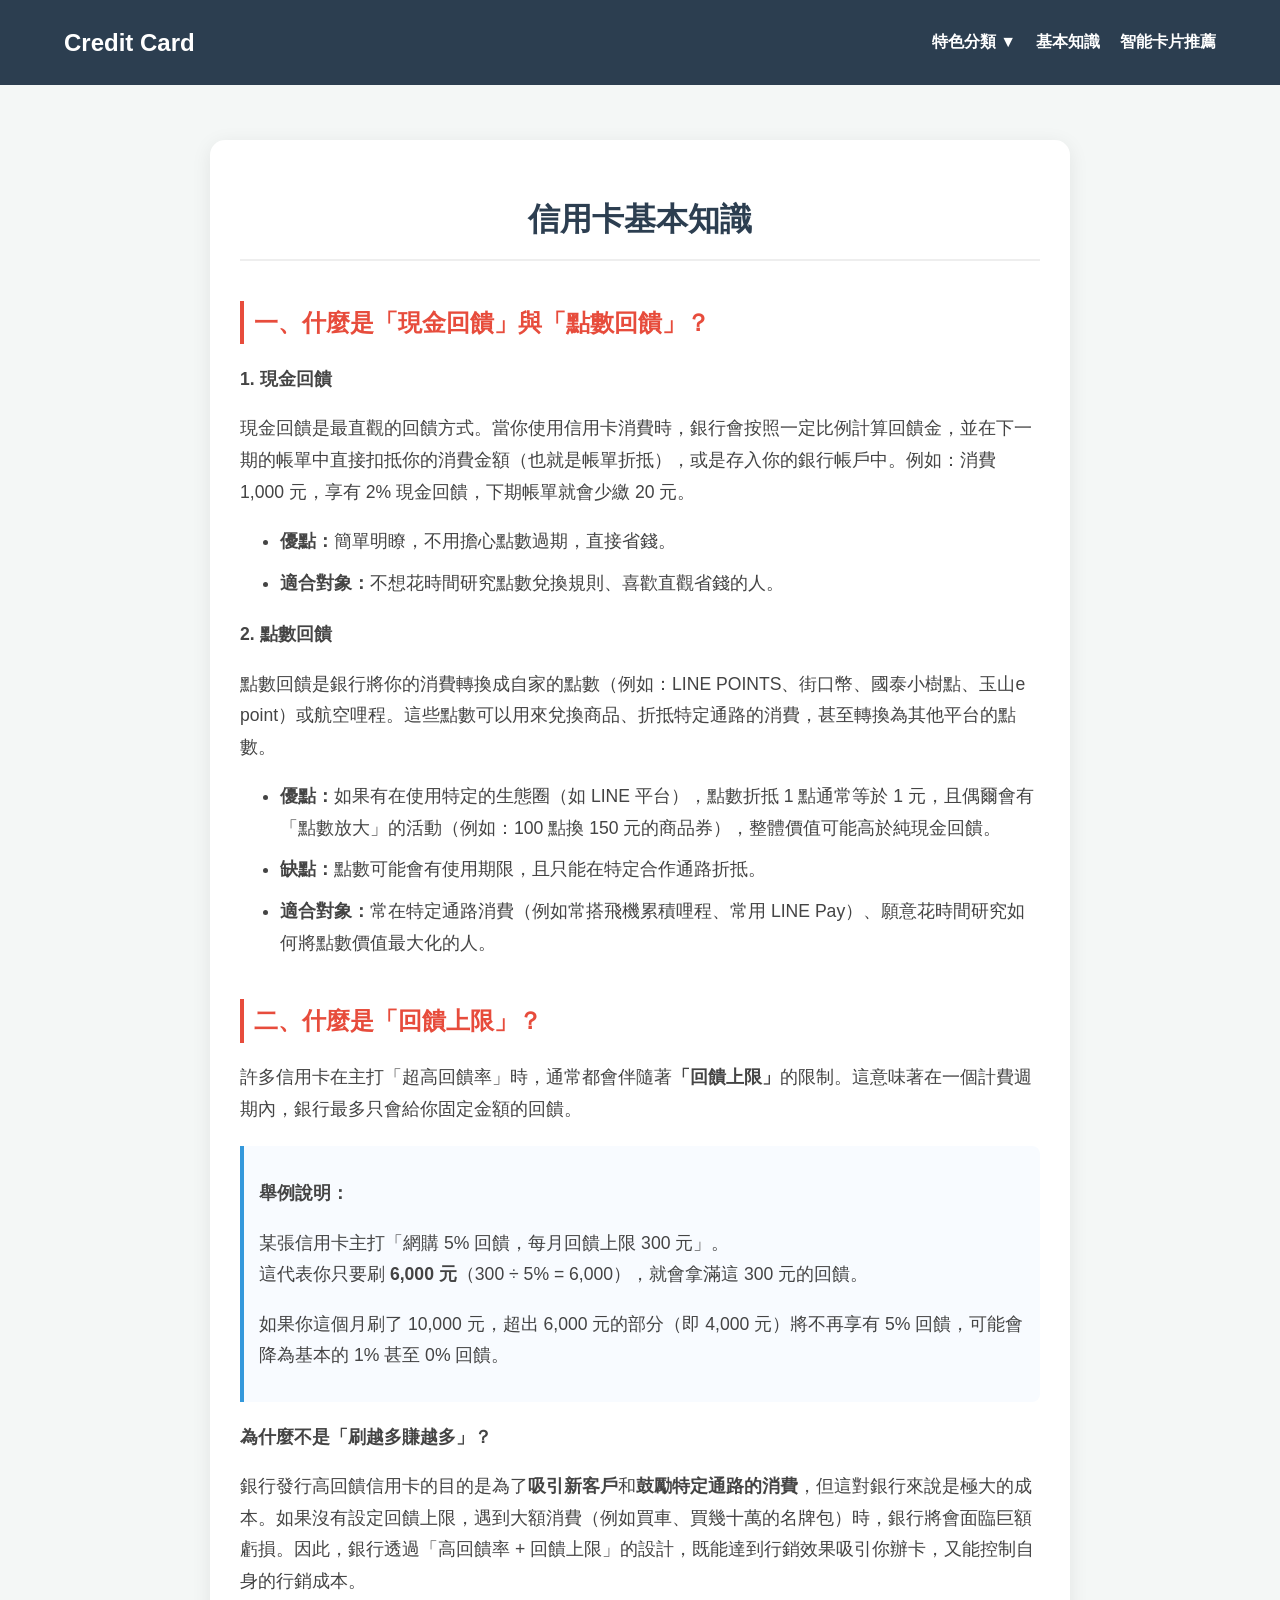
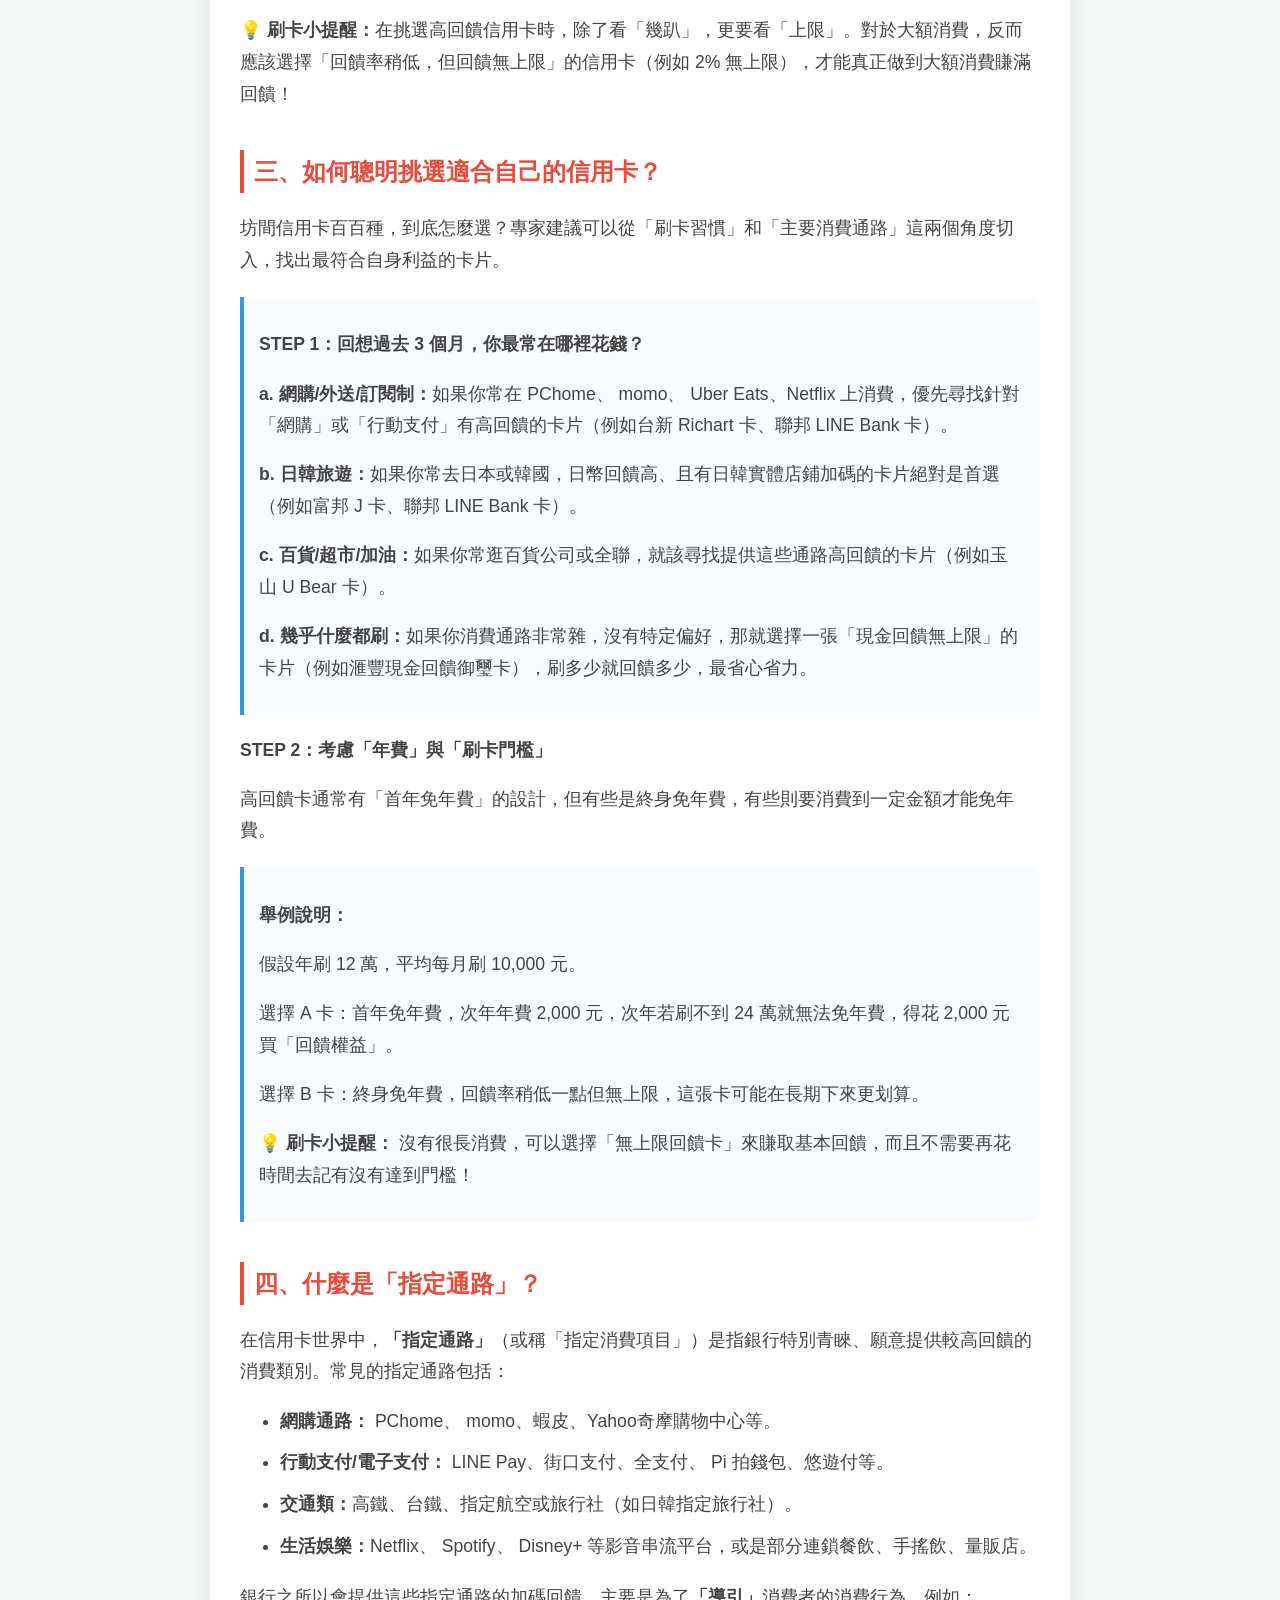
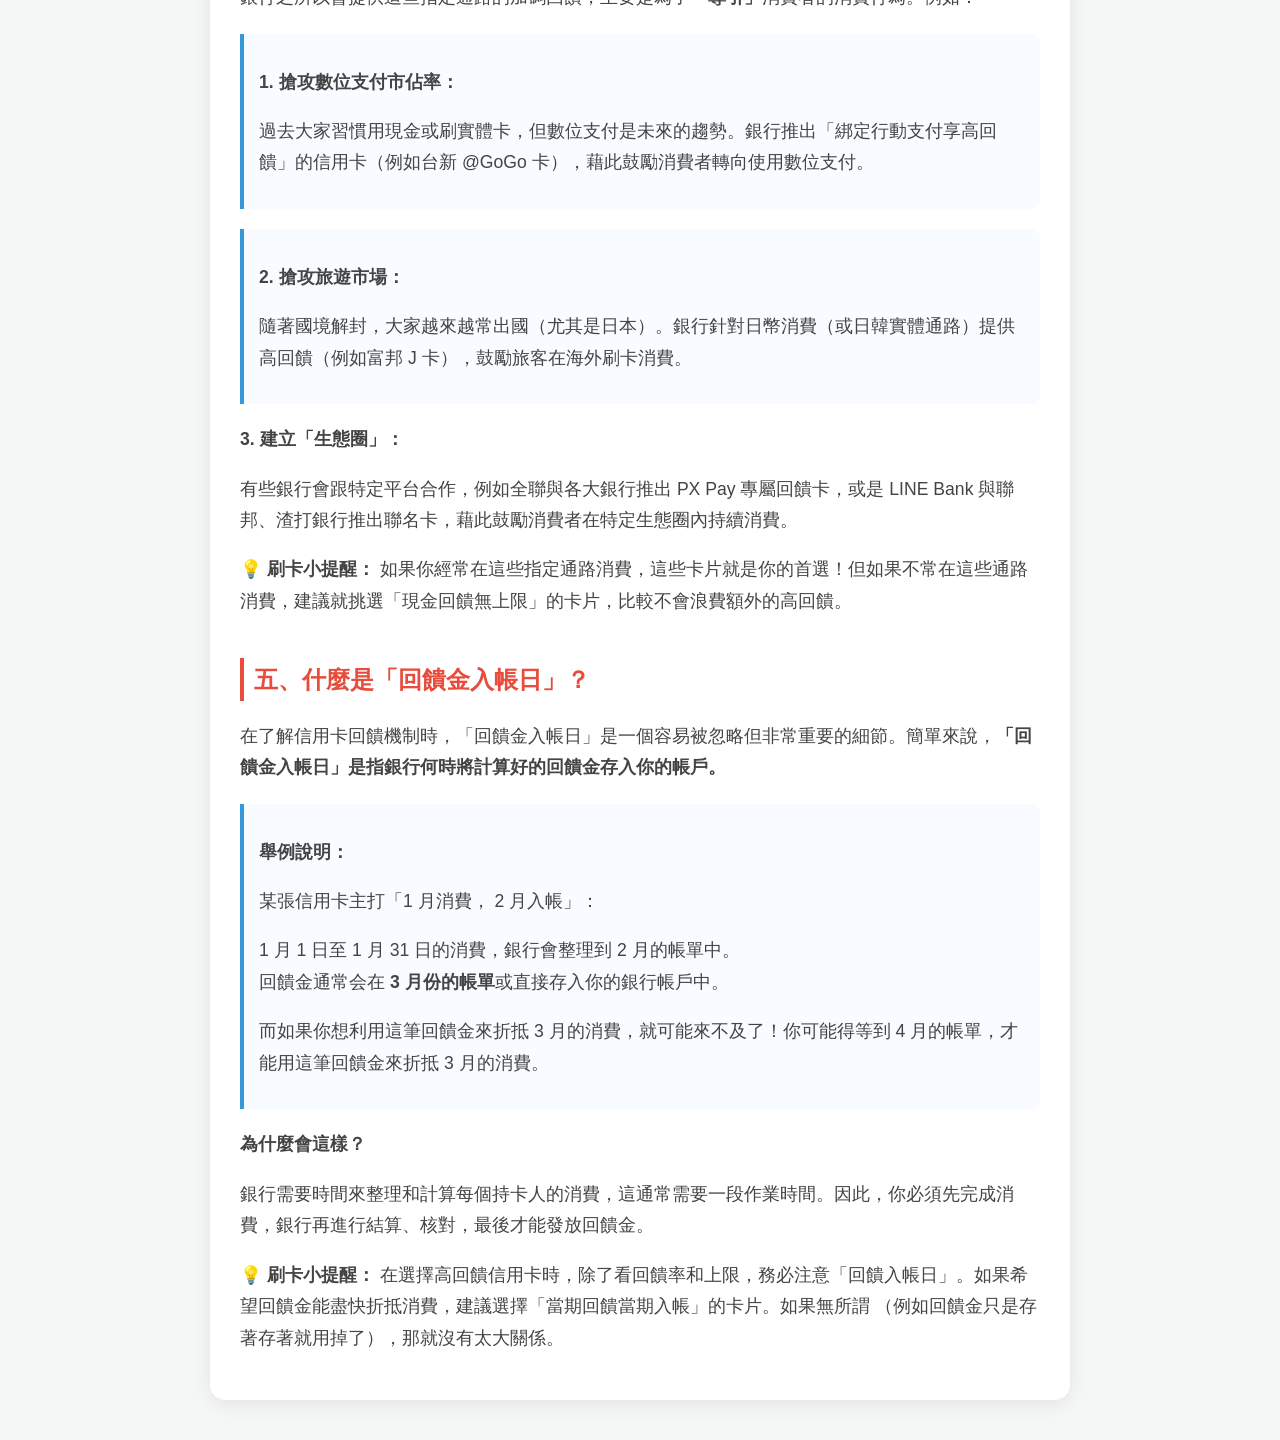
==== knowledge.html @ 9867fe4a "inall" ====
<!DOCTYPE html>
<html lang="zh-TW">

<head>
    <meta charset="UTF-8">
    <meta name="viewport" content="width=device-width, initial-scale=1.0">
    <title>信用卡基本知識 - 台灣熱門信用卡推薦指南</title>
    <link rel="stylesheet" href="style.css">
    <style>
        .knowledge-container {
            max-width: 800px;
            margin: 40px auto;
            padding: 30px;
            background: #ffffff;
            border-radius: 15px;
            box-shadow: 0 4px 20px rgba(0, 0, 0, 0.08);
            line-height: 1.8;
        }

        .knowledge-container h1 {
            text-align: center;
            color: var(--primary-color);
            margin-bottom: 30px;
            border-bottom: 2px solid #eee;
            padding-bottom: 10px;
        }

        .knowledge-container h2 {
            color: var(--accent-color);
            margin-top: 40px;
            border-left: 4px solid var(--accent-color);
            padding-left: 10px;
        }

        .knowledge-container p {
            margin-bottom: 15px;
            color: #444;
            font-size: 1.1rem;
        }

        .knowledge-container ul {
            margin-bottom: 20px;
            color: #444;
            font-size: 1.1rem;
        }

        .knowledge-container li {
            margin-bottom: 10px;
        }

        .highlight-box {
            background-color: #f8fbff;
            border-left: 4px solid #3498db;
            padding: 15px;
            margin: 20px 0;
            border-radius: 0 8px 8px 0;
        }
    </style>
</head>

<body>

    <header>
        <nav class="navbar">
            <a href="index.html" class="logo" style="text-decoration: none;">Credit Card</a>
            <ul class="nav-links">
                <li class="dropdown">
                    <a href="index.html" class="dropbtn">特色分類 ▼</a>
                    <div class="dropdown-content">
                        <a href="index.html#domestic">國內消費</a>
                        <a href="index.html#overseas">出國旅遊(旅日首選)</a>
                        <a href="index.html#online">網購/行動支付</a>
                        <a href="index.html#lifestyle">生活風格/分期</a>
                    </div>
                </li>
                <li><a href="knowledge.html">基本知識</a></li>
                <li><a href="suggest.html">智能卡片推薦</a></li>
            </ul>
        </nav>
    </header>

    <main class="container">
        <div class="knowledge-container">
            <h1> 信用卡基本知識</h1>

            <h2>一、什麼是「現金回饋」與「點數回饋」？</h2>

            <p><strong>1. 現金回饋 </strong></p>
            <p>現金回饋是最直觀的回饋方式。當你使用信用卡消費時，銀行會按照一定比例計算回饋金，並在下一期的帳單中直接扣抵你的消費金額（也就是帳單折抵），或是存入你的銀行帳戶中。例如：消費 1,000 元，享有 2%
                現金回饋，下期帳單就會少繳 20 元。</p>
            <ul>
                <li><strong>優點：</strong>簡單明瞭，不用擔心點數過期，直接省錢。</li>
                <li><strong>適合對象：</strong>不想花時間研究點數兌換規則、喜歡直觀省錢的人。</li>
            </ul>

            <p><strong>2. 點數回饋 </strong></p>
            <p>點數回饋是銀行將你的消費轉換成自家的點數（例如：LINE POINTS、街口幣、國泰小樹點、玉山e point）或航空哩程。這些點數可以用來兌換商品、折抵特定通路的消費，甚至轉換為其他平台的點數。</p>
            <ul>
                <li><strong>優點：</strong>如果有在使用特定的生態圈（如 LINE 平台），點數折抵 1 點通常等於 1 元，且偶爾會有「點數放大」的活動（例如：100 點換 150
                    元的商品券），整體價值可能高於純現金回饋。</li>
                <li><strong>缺點：</strong>點數可能會有使用期限，且只能在特定合作通路折抵。</li>
                <li><strong>適合對象：</strong>常在特定通路消費（例如常搭飛機累積哩程、常用 LINE Pay）、願意花時間研究如何將點數價值最大化的人。</li>
            </ul>

            <h2>二、什麼是「回饋上限」？</h2>

            <p>許多信用卡在主打「超高回饋率」時，通常都會伴隨著<strong>「回饋上限」</strong>的限制。這意味著在一個計費週期內，銀行最多只會給你固定金額的回饋。</p>

            <div class="highlight-box">
                <p><strong>舉例說明：</strong></p>
                <p>某張信用卡主打「網購 5% 回饋，每月回饋上限 300 元」。<br>
                    這代表你只要刷 <strong>6,000 元</strong>（300 ÷ 5% = 6,000），就會拿滿這 300 元的回饋。</p>
                <p>如果你這個月刷了 10,000 元，超出 6,000 元的部分（即 4,000 元）將不再享有 5% 回饋，可能會降為基本的 1% 甚至 0% 回饋。</p>
            </div>

            <p><strong>為什麼不是「刷越多賺越多」？</strong></p>
            <p>銀行發行高回饋信用卡的目的是為了<strong>吸引新客戶</strong>和<strong>鼓勵特定通路的消費</strong>，但這對銀行來說是極大的成本。如果沒有設定回饋上限，遇到大額消費（例如買車、買幾十萬的名牌包）時，銀行將會面臨巨額虧損。因此，銀行透過「高回饋率
                + 回饋上限」的設計，既能達到行銷效果吸引你辦卡，又能控制自身的行銷成本。</p>
            <p><strong>💡 刷卡小提醒：</strong>在挑選高回饋信用卡時，除了看「幾趴」，更要看「上限」。對於大額消費，反而應該選擇「回饋率稍低，但回饋無上限」的信用卡（例如 2%
                無上限），才能真正做到大額消費賺滿回饋！</p>

            <h2>三、如何聰明挑選適合自己的信用卡？</h2>

            <p>坊間信用卡百百種，到底怎麼選？專家建議可以從「刷卡習慣」和「主要消費通路」這兩個角度切入，找出最符合自身利益的卡片。</p>

            <div class="highlight-box">
                <p><strong>STEP 1：回想過去 3 個月，你最常在哪裡花錢？</strong></p>
                <p><strong>a. 網購/外送/訂閱制：</strong>如果你常在 PChome、 momo、 Uber Eats、Netflix 上消費，優先尋找針對「網購」或「行動支付」有高回饋的卡片（例如台新
                    Richart
                    卡、聯邦 LINE Bank 卡）。</p>
                <p><strong>b. 日韓旅遊：</strong>如果你常去日本或韓國，日幣回饋高、且有日韓實體店鋪加碼的卡片絕對是首選（例如富邦 J 卡、聯邦 LINE Bank
                    卡）。</p>
                <p><strong>c. 百貨/超市/加油：</strong>如果你常逛百貨公司或全聯，就該尋找提供這些通路高回饋的卡片（例如玉山 U Bear 卡）。</p>
                <p><strong>d. 幾乎什麼都刷：</strong>如果你消費通路非常雜，沒有特定偏好，那就選擇一張「現金回饋無上限」的卡片（例如滙豐現金回饋御璽卡），刷多少就回饋多少，最省心省力。</p>
            </div>

            <p><strong>STEP 2：考慮「年費」與「刷卡門檻」</strong></p>
            <p>高回饋卡通常有「首年免年費」的設計，但有些是終身免年費，有些則要消費到一定金額才能免年費。</p>

            <div class="highlight-box">
                <p><strong>舉例說明：</strong></p>
                <p>假設年刷 12 萬，平均每月刷 10,000 元。</p>
                <p>選擇 A 卡：首年免年費，次年年費 2,000 元，次年若刷不到 24 萬就無法免年費，得花 2,000 元買「回饋權益」。</p>
                <p>選擇 B 卡：終身免年費，回饋率稍低一點但無上限，這張卡可能在長期下來更划算。</p>
                <p><strong>💡 刷卡小提醒：</strong> 沒有很長消費，可以選擇「無上限回饋卡」來賺取基本回饋，而且不需要再花時間去記有沒有達到門檻！</p>
            </div>

            <h2>四、什麼是「指定通路」？</h2>

            <p>在信用卡世界中，<strong>「指定通路」</strong>（或稱「指定消費項目」）是指銀行特別青睞、願意提供較高回饋的消費類別。常見的指定通路包括：</p>

            <ul>
                <li><strong>網購通路：</strong> PChome、 momo、蝦皮、Yahoo奇摩購物中心等。</li>
                <li><strong>行動支付/電子支付：</strong> LINE Pay、街口支付、全支付、 Pi 拍錢包、悠遊付等。</li>
                <li><strong>交通類：</strong>高鐵、台鐵、指定航空或旅行社（如日韓指定旅行社）。</li>
                <li><strong>生活娛樂：</strong>Netflix、 Spotify、 Disney+ 等影音串流平台，或是部分連鎖餐飲、手搖飲、量販店。</li>
            </ul>

            <p>銀行之所以會提供這些指定通路的加碼回饋，主要是為了<strong>「導引」</strong>消費者的消費行為。例如：</p>

            <div class="highlight-box">
                <p><strong>1. 搶攻數位支付市佔率：</strong></p>
                <p>過去大家習慣用現金或刷實體卡，但數位支付是未來的趨勢。銀行推出「綁定行動支付享高回饋」的信用卡（例如台新 @GoGo 卡），藉此鼓勵消費者轉向使用數位支付。</p>
            </div>

            <div class="highlight-box">
                <p><strong>2. 搶攻旅遊市場：</strong></p>
                <p>隨著國境解封，大家越來越常出國（尤其是日本）。銀行針對日幣消費（或日韓實體通路）提供高回饋（例如富邦 J 卡），鼓勵旅客在海外刷卡消費。</p>
            </div>

            <p><strong>3. 建立「生態圈」：</strong></p>
            <p>有些銀行會跟特定平台合作，例如全聯與各大銀行推出 PX Pay 專屬回饋卡，或是 LINE Bank 與聯邦、渣打銀行推出聯名卡，藉此鼓勵消費者在特定生態圈內持續消費。</p>
            <p><strong>💡 刷卡小提醒：</strong> 如果你經常在這些指定通路消費，這些卡片就是你的首選！但如果不常在這些通路消費，建議就挑選「現金回饋無上限」的卡片，比較不會浪費額外的高回饋。</p>

            <h2>五、什麼是「回饋金入帳日」？</h2>

            <p>在了解信用卡回饋機制時，「回饋金入帳日」是一個容易被忽略但非常重要的細節。簡單來說，<strong>「回饋金入帳日」是指銀行何時將計算好的回饋金存入你的帳戶。</strong></p>

            <div class="highlight-box">
                <p><strong>舉例說明：</strong></p>
                <p>某張信用卡主打「1 月消費， 2 月入帳」：</p>
                <p>1 月 1 日至 1 月 31 日的消費，銀行會整理到 2 月的帳單中。<br>回饋金通常会在 <strong>3 月份的帳單</strong>或直接存入你的銀行帳戶中。</p>
                <p>而如果你想利用這筆回饋金來折抵 3 月的消費，就可能來不及了！你可能得等到 4 月的帳單，才能用這筆回饋金來折抵 3 月的消費。</p>
            </div>

            <p><strong>為什麼會這樣？</strong></p>
            <p>銀行需要時間來整理和計算每個持卡人的消費，這通常需要一段作業時間。因此，你必須先完成消費，銀行再進行結算、核對，最後才能發放回饋金。</p>

            <p><strong>💡 刷卡小提醒：</strong> 在選擇高回饋信用卡時，除了看回饋率和上限，務必注意「回饋入帳日」。如果希望回饋金能盡快折抵消費，建議選擇「當期回饋當期入帳」的卡片。如果無所謂
                （例如回饋金只是存著存著就用掉了），那就沒有太大關係。</p>

        </div>
    </main>

</body>

</html>
---- style.css ----
:root {
    --primary-color: #2c3e50;
    --accent-color: #e74c3c;
    --bg-light: #f4f7f6;
    --white: #ffffff;
}

html {
    scroll-behavior: smooth;
    scroll-padding-top: 100px;
    /* 預留給固定導覽列的空間 */
}

body {
    font-family: 'PingFang TC', 'Microsoft JhengHei', sans-serif;
    margin: 0;
    background-color: var(--bg-light);
    color: var(--primary-color);
}

/* 導覽列 */
.navbar {
    position: fixed;
    top: 0;
    left: 0;
    width: 100%;
    display: flex;
    justify-content: space-between;
    align-items: center;
    background: var(--primary-color);
    padding: 1rem 5%;
    z-index: 1000;
    box-sizing: border-box;
}

body {
    padding-top: 100px;
}

.logo {
    color: var(--white);
    font-size: 1.5rem;
    font-weight: bold;
}

.nav-links {
    display: flex;
    list-style: none;
}

.nav-links li {
    margin-left: 20px;
}

.nav-links a {
    color: white;
    text-decoration: none;
    font-weight: bold;
}

/* 下拉選單 */
.dropdown {
    position: relative;
}

.dropdown-content {
    display: none;
    position: absolute;
    background: var(--white);
    min-width: 160px;
    box-shadow: 0 8px 16px rgba(0, 0, 0, 0.2);
    top: 100%;
}

.dropdown-content a {
    color: black;
    padding: 12px 16px;
    display: block;
}

.dropdown:hover .dropdown-content {
    display: block;
}

/* 1. 確保大容器橫向排列 */
.card-grid {
    display: flex;
    justify-content: center;
    gap: 15px;
    padding: 20px;
    background-color: transparent;
}

/* 2. 製作白色的卡片方框 */
.card-item {
    background-color: #ffffff;
    border-radius: 12px;
    box-shadow: 0 4px 12px rgba(0, 0, 0, 0.08);
    padding: 20px;
    width: 220px;
    display: flex;
    flex-direction: column;
    align-items: center;
    text-align: center;
    transition: transform 0.2s;
}

.card-item:hover {
    transform: translateY(-5px);
}

/* 3. 圖片佔位符樣式 */
.card-img-placeholder {
    width: 100%;
    height: 120px;
    background-color: transparent !important;
    display: flex;
    align-items: center;
    justify-content: center;
    overflow: hidden;
    margin-bottom: 10px;
}

/* 4. 文字與回饋樣式 */
.card-name {
    font-size: 1.1rem;
    font-weight: bold;
    margin-bottom: 8px;
    color: #333;
}

.advantages {
    font-size: 0.85rem;
    color: #666;
    margin-bottom: 12px;
    min-height: 40px;
}

.reward-text {
    color: #ff0000;
    font-weight: bold;
    font-size: 1rem;
    margin-bottom: 15px;
}

/* 卡片圖示 */
.card-img-placeholder {
    width: 100%;
    height: 120px;
    background-color: transparent;
    display: flex;
    align-items: center;
    justify-content: center;
    overflow: hidden;
    margin-bottom: 15px;
}

.card-img-placeholder img {
    max-width: 100%;
    max-height: 100%;
    object-fit: contain;
    border-radius: 8px;
}



/* 修改單個卡片：去掉邊框，增加懸停效果 */
.card-item {
    flex: 1;
    background: transparent;
    text-align: center;
    padding: 15px;
    border-radius: 12px;
    transition: all 0.3s ease;
    display: flex;
    flex-direction: column;
    align-items: center;
}

/* 懸停時稍微放大並變色 */
.card-item:hover {
    background-color: #f8fbff;
    transform: translateY(-5px);
}

*/ .card-img-placeholder img {
    max-width: 100%;
    max-height: 100%;
    object-fit: contain;
    filter: drop-shadow(0 5px 10px rgba(0, 0, 0, 0.1));
}

/* 文字層次優化 */
.card-name {
    font-size: 1.05rem;
    color: #333;
    font-weight: 600;
    margin-bottom: 8px;
    height: 2.4em;
    display: flex;
    align-items: center;
    justify-content: center;
}

.advantages {
    font-size: 0.85rem;
    color: #777;
    margin-bottom: 12px;
    min-height: 45px;
    line-height: 1.4;
}

.reward-text {
    color: #e74c3c;
    font-weight: bold;
    font-size: 1.1rem;
    margin-bottom: 15px;
}

/* 按鈕美化 */
.detail-btn {
    background-color: #ffffff;
    border: 1.5px solid #eee;
    color: #555;
    border-radius: 50px;
    /* 膠囊型按鈕 */
    padding: 6px 18px;
    font-size: 0.85rem;
    font-weight: 500;
    cursor: pointer;
    transition: all 0.2s;
}

.detail-btn:hover {
    background-color: var(--primary-color);
    color: white;
    border-color: var(--primary-color);
}

/* 5. 按鈕樣式 */
.detail-btn {
    background-color: #f5f5f5;
    border: 1px solid #ddd;
    border-radius: 4px;
    padding: 5px 15px;
    cursor: pointer;
    font-size: 0.85rem;
}

.detail-btn:hover {
    background-color: #e0e0e0;
}

/* 這是唯一的大白框 */
.main-container {
    background: #ffffff;
    border-radius: 15px;
    box-shadow: 0 4px 20px rgba(0, 0, 0, 0.08);
    max-width: 1200px;
    margin: 40px auto;
    padding: 30px;
}

/* 分類區塊樣式 */
.category-block {
    margin-bottom: 40px;
}

.category-title {
    font-size: 1.25rem;
    margin-bottom: 20px;
    padding-left: 10px;
    border-left: 5px solid #2c3e50;
}

/* 內部的卡片行：去掉原本的陰影與背景 */
.unified-card-row {
    display: flex;
    justify-content: space-between;
    background: transparent;
    padding: 10px 0;
}

/* 每一格卡片 */
.item-segment {
    flex: 1;
    text-align: center;
    padding: 15px;
    transition: background 0.3s;
    border-radius: 10px;
}

/* 滑鼠移上去時，在大框框內稍微變色提示 */
.item-segment:hover {
    background-color: #f9f9f9;
}

/* 分隔線 */
.section-divider {
    border: 0;
    border-top: 1px solid #eee;
    margin: 20px 0 40px 0;
}

/* 彈窗背景 */
.modal {
    display: none;
    position: fixed;
    z-index: 2000;
    left: 0;
    top: 0;
    width: 100%;
    height: 100%;
    background-color: rgba(0, 0, 0, 0.6);

}

/* 彈窗白框 */
.modal-content {
    background-color: #fff;
    margin: 10% auto;
    padding: 30px;
    border-radius: 15px;
    width: 50%;
    max-width: 500px;
    position: relative;
    box-shadow: 0 5px 20px rgba(0, 0, 0, 0.3);
    animation: slideDown 0.3s ease-out;
}

/* 關閉按鈕 */
.close-btn {
    position: absolute;
    right: 20px;
    top: 15px;
    font-size: 28px;
    font-weight: bold;
    cursor: pointer;
    color: #aaa;
}

.close-btn:hover {
    color: #000;
}

/* 彈窗內的詳細內容樣式 */
.modal-detail-title {
    color: #2c3e50;
    margin-bottom: 15px;
}

.modal-detail-item {
    margin-bottom: 10px;
    line-height: 1.6;
}

/* 外層唯一的大框框 */
.unified-card-container {
    background: #ffffff;
    border-radius: 12px;
    box-shadow: 0 4px 15px rgba(0, 0, 0, 0.1);
    display: flex;
    padding: 20px;
    align-items: stretch;
}

/* 每一格的樣式 (不再有獨立背景) */
.item-segment {
    flex: 1;
    text-align: center;
    padding: 10px;
}

/* 內部的文字與圖片佔位符樣式維持 */
.card-img-placeholder {
    background-color: #dddddd;
    height: 100px;
    border-radius: 8px;
    display: flex;
    align-items: center;
    justify-content: center;
    font-size: 0.8rem;
    color: #666;
    margin-bottom: 15px;
}

.card-name {
    font-size: 1rem;
    margin: 5px 0;
}

.bank-name {
    font-size: 0.85rem;
    color: #777;
}

.reward-text {
    color: #ff0000;
    font-weight: bold;
    margin: 10px 0;
}

.detail-btn {
    background: #f5f5f5;
    border: 1px solid #ddd;
    border-radius: 4px;
    padding: 4px 10px;
    cursor: pointer;
    font-size: 0.8rem;
}

/* 讓所有 section 內的 h2 標題置中 */
.card-section h2 {
    text-align: center;
    margin-top: 40px;
    margin-bottom: 25px;
    font-size: 1.8rem;
    color: var(--primary-color);
}

.category-header h2 {
    text-align: center;
}

/* 輪播圖樣式 */
.carousel-container {
    position: relative;
    max-width: 1200px;
    margin: 0 auto 40px auto;
    overflow: hidden;
    border-radius: 15px;
    box-shadow: 0 5px 20px rgba(0, 0, 0, 0.1);
}

.carousel-slide {
    display: flex;
    transition: transform 0.5s ease-in-out;
    width: 100%;
}

.carousel-item {
    min-width: 100%;
    box-sizing: border-box;
}

.carousel-item img {
    width: 100%;
    display: block;
    object-fit: cover;
    max-height: 500px;
}

.carousel-btn {
    position: absolute;
    top: 50%;
    transform: translateY(-50%);
    background-color: rgba(0, 0, 0, 0.4);
    color: white;
    border: none;
    cursor: pointer;
    padding: 12px 18px;
    font-size: 24px;
    border-radius: 50%;
    z-index: 10;
    transition: background-color 0.3s;
}

.carousel-btn:hover {
    background-color: rgba(0, 0, 0, 0.8);
}

.carousel-btn.prev {
    left: 15px;
}

.carousel-btn.next {
    right: 15px;
}

.carousel-indicators {
    position: absolute;
    bottom: 20px;
    left: 50%;
    transform: translateX(-50%);
    display: flex;
    gap: 12px;
}

.dot {
    width: 12px;
    height: 12px;
    background-color: rgba(255, 255, 255, 0.5);
    border-radius: 50%;
    cursor: pointer;
    transition: background-color 0.3s;
}

.dot.active,
.dot:hover {
    background-color: white;
}

/* 智能推薦頁面樣式 */
.owned-cards-grid {
    display: grid;
    grid-template-columns: repeat(auto-fill, minmax(200px, 1fr));
    gap: 15px;
    margin-top: 15px;
}

.card-checkbox-label {
    display: flex;
    align-items: center;
    background: #f9f9f9;
    padding: 10px 15px;
    border-radius: 8px;
    cursor: pointer;
    border: 1px solid #eee;
    transition: all 0.2s;
    font-size: 0.95rem;
}

.card-checkbox-label:hover {
    background: #f0f4f8;
    border-color: var(--primary-color);
}

.card-checkbox-label input {
    margin-right: 10px;
    cursor: pointer;
}

.scenario-select {
    width: 100%;
    padding: 12px;
    border-radius: 8px;
    border: 1px solid #ccc;
    font-size: 1rem;
    margin-top: 10px;
}

.suggest-btn {
    background-color: var(--primary-color);
    color: white;
    border: none;
    transition: background-color 0.3s;
}

.suggest-btn:hover {
    background-color: #1a252f;
    color: white;
}

.recommended-card-box {
    background: #fdfbf7;
    border: 2px solid #f39c12;
    padding: 20px;
    border-radius: 12px;
    display: inline-block;
    margin-top: 10px;
}

/* 頁尾與更新時間樣式 */
footer {
    text-align: center;
    padding: 20px 0;
    background-color: var(--primary-color);
    color: var(--white);
    margin-top: 40px;
}

footer p {
    margin: 0 0 10px 0;
}

.update-time-container {
    font-size: 0.9rem;
    color: #bdc3c7;
    display: flex;
    justify-content: center;
    align-items: center;
    gap: 8px;
}

.update-icon {
    font-size: 1.1rem;
}
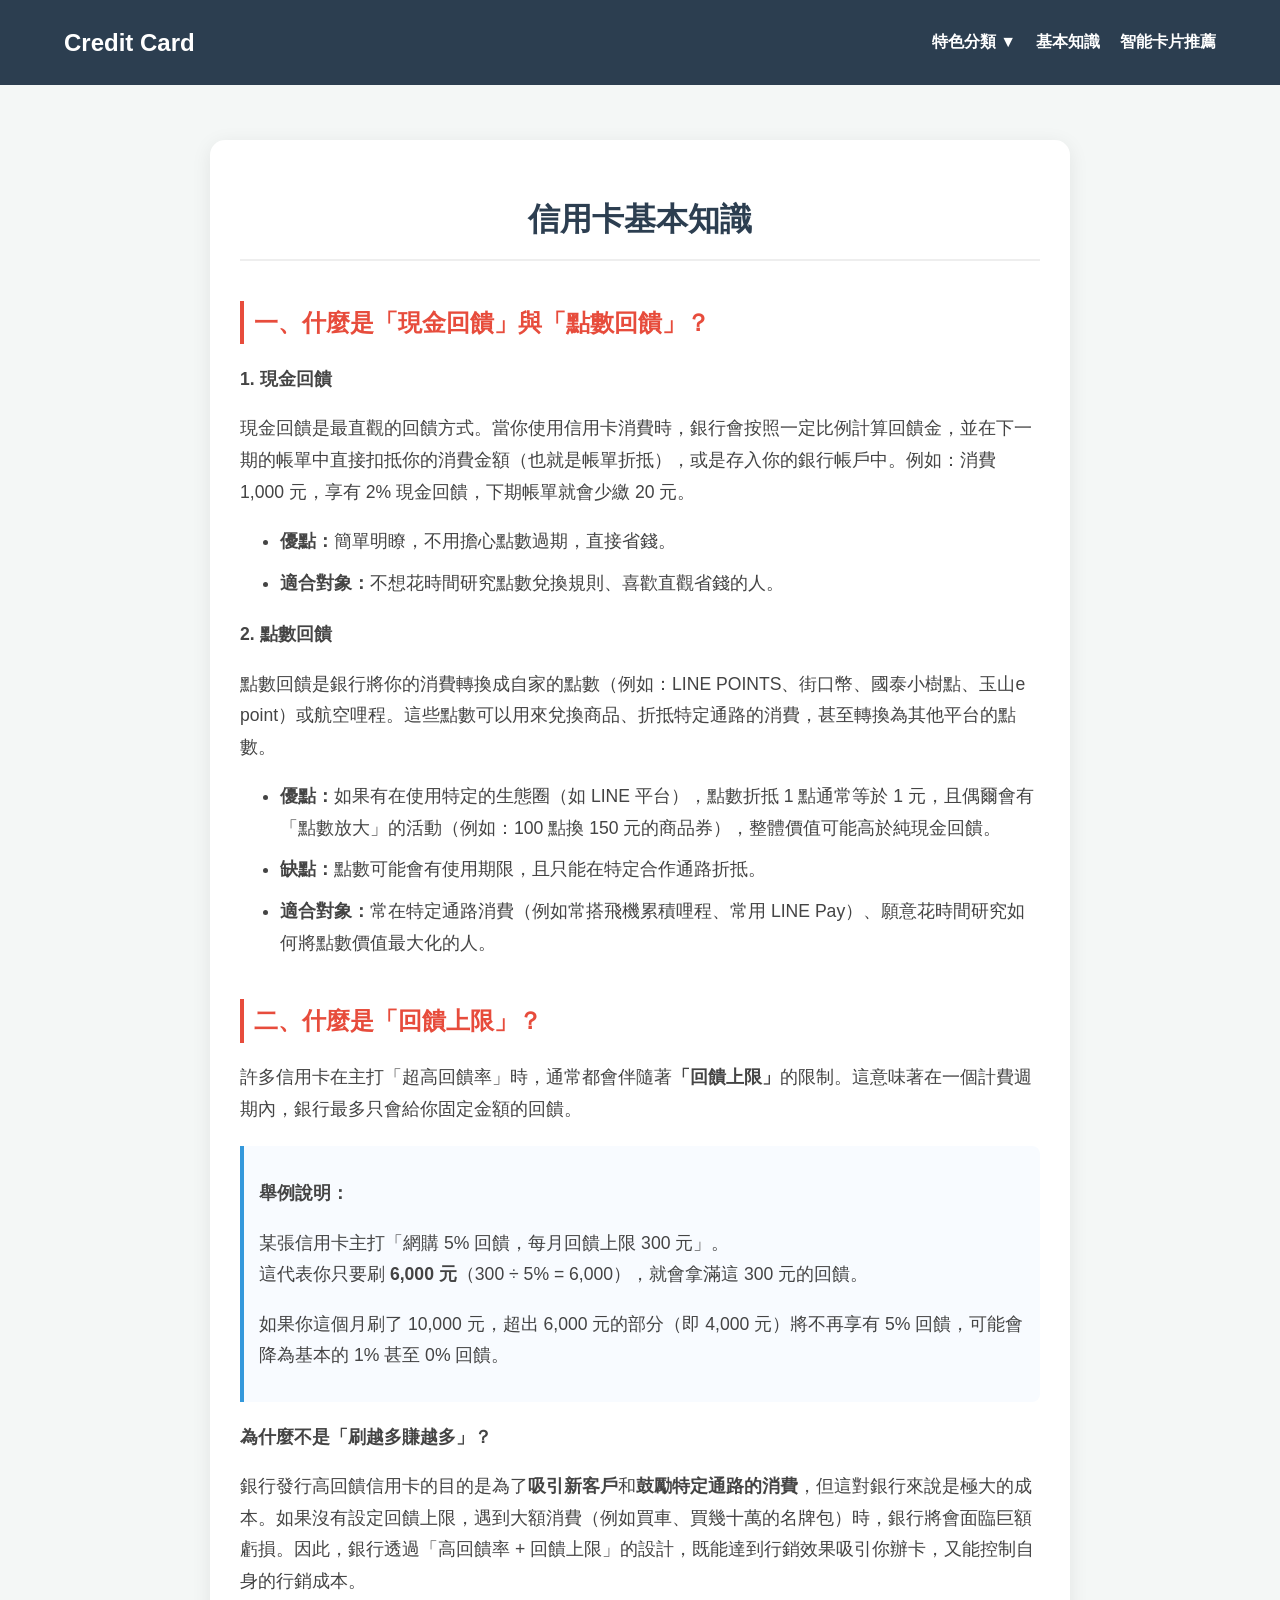
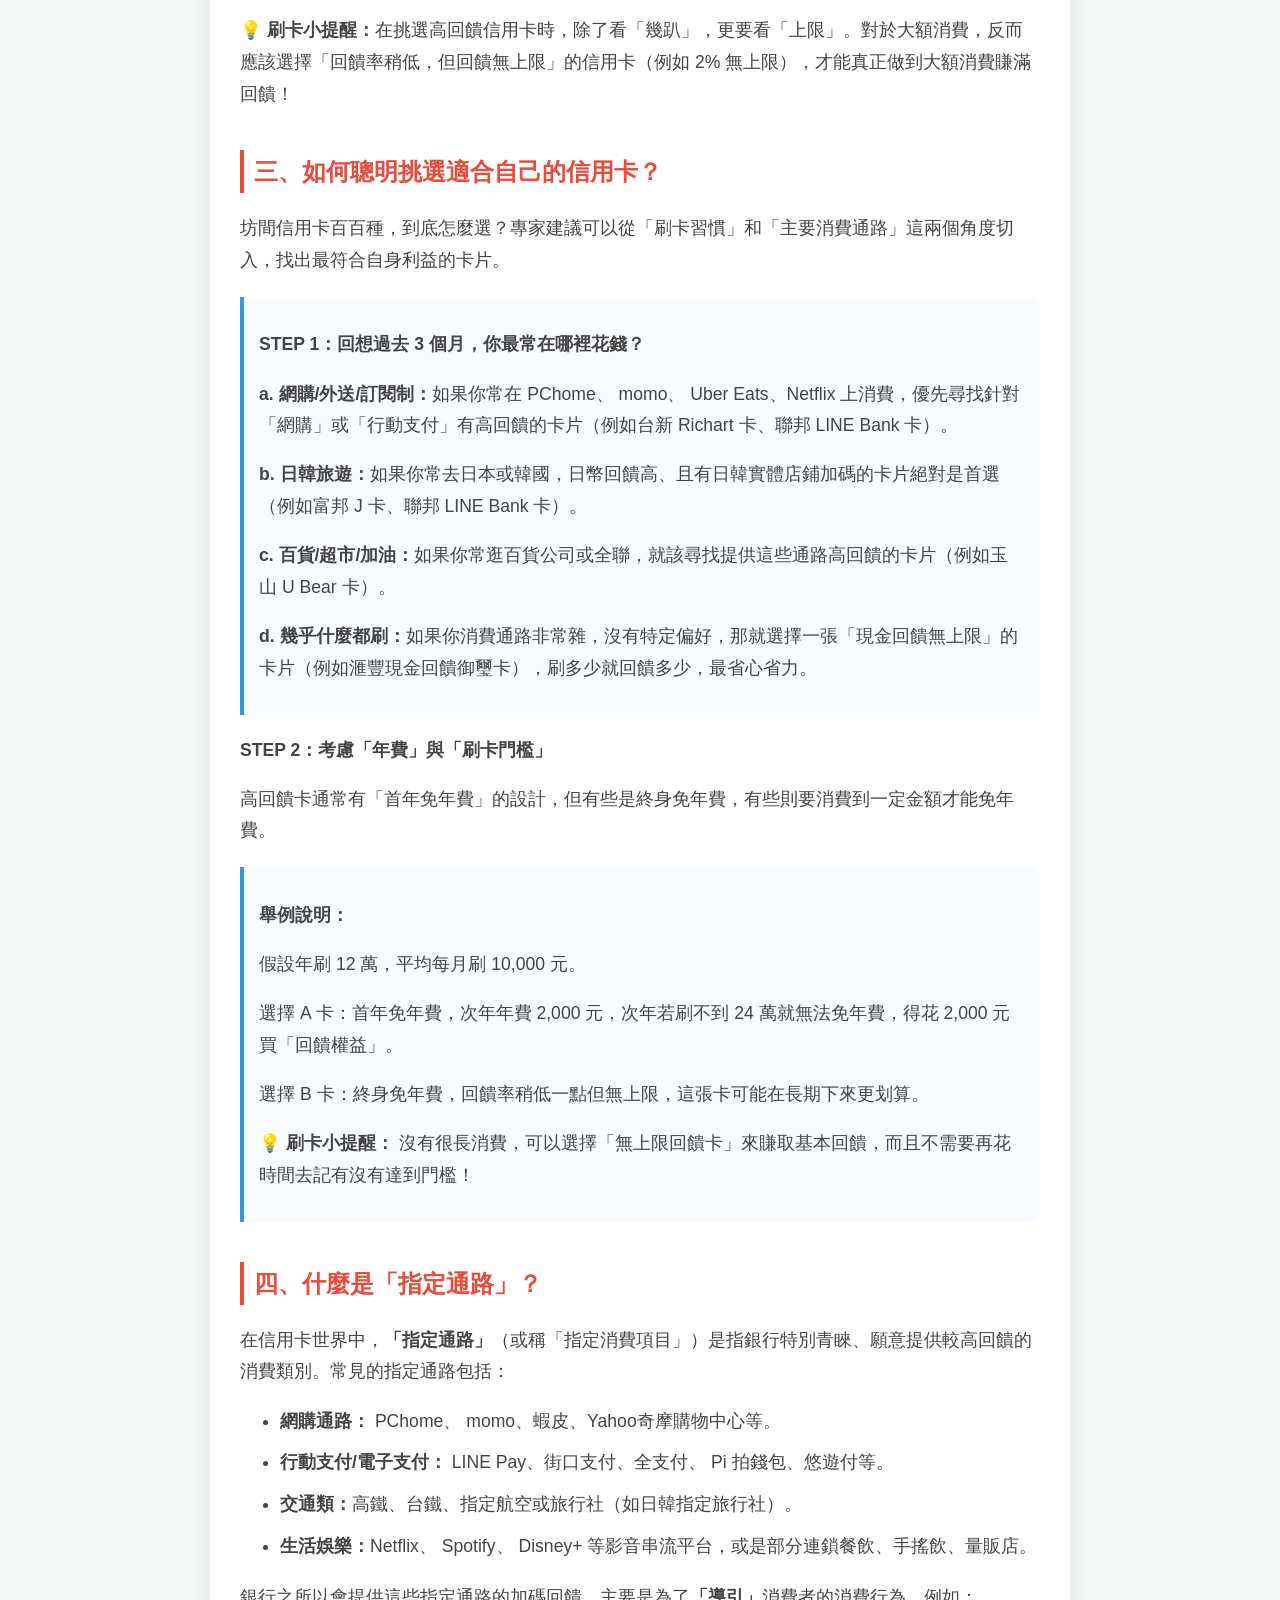
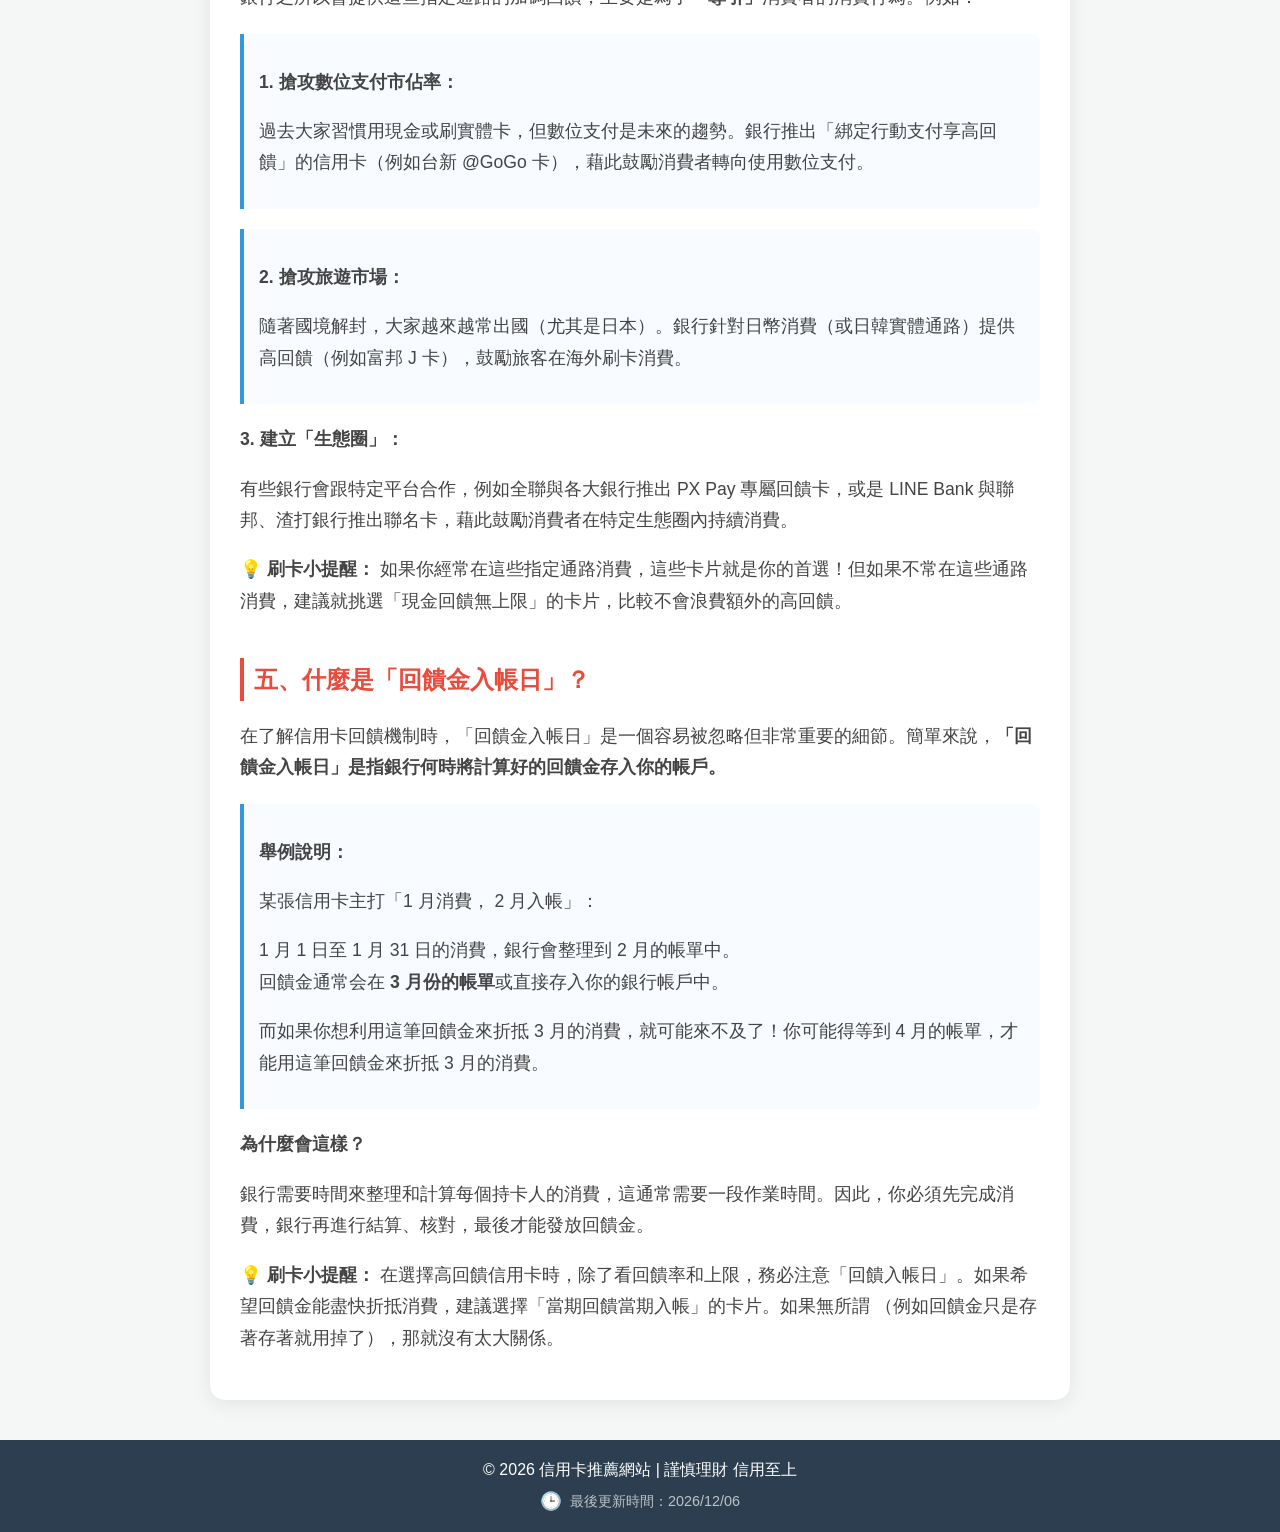
==== commit 0a4f7065: "v1.1.0：修正多項 bug、抽離卡片資料為 cards.json - 新增 cards.json，卡片資料與程式碼分離，方便維護 - 修正 CSS 語法錯誤與 6 個重複定義選擇器 - 修正國泰 " ====
--- a/knowledge.html
+++ b/knowledge.html
@@ -192,6 +192,16 @@
         </div>
     </main>
 
+    <footer>
+        <p>&copy; 2026 信用卡推薦網站 | 謹慎理財 信用至上</p>
+        <div class="update-time-container">
+            <span class="update-icon">🕒</span>
+            <span>最後更新時間：<span id="last-update-time"></span></span>
+        </div>
+    </footer>
+
+    <script src="script.js"></script>
+
 </body>
 
 </html>
--- a/style.css
+++ b/style.css
@@ -8,12 +8,12 @@
 html {
     scroll-behavior: smooth;
     scroll-padding-top: 100px;
-    /* 預留給固定導覽列的空間 */
 }
 
 body {
     font-family: 'PingFang TC', 'Microsoft JhengHei', sans-serif;
     margin: 0;
+    padding-top: 100px;
     background-color: var(--bg-light);
     color: var(--primary-color);
 }
@@ -31,10 +31,6 @@
     padding: 1rem 5%;
     z-index: 1000;
     box-sizing: border-box;
-}
-
-body {
-    padding-top: 100px;
 }
 
 .logo {
@@ -82,7 +78,7 @@
     display: block;
 }
 
-/* 1. 確保大容器橫向排列 */
+/* 卡片格線 */
 .card-grid {
     display: flex;
     justify-content: center;
@@ -91,80 +87,7 @@
     background-color: transparent;
 }
 
-/* 2. 製作白色的卡片方框 */
-.card-item {
-    background-color: #ffffff;
-    border-radius: 12px;
-    box-shadow: 0 4px 12px rgba(0, 0, 0, 0.08);
-    padding: 20px;
-    width: 220px;
-    display: flex;
-    flex-direction: column;
-    align-items: center;
-    text-align: center;
-    transition: transform 0.2s;
-}
-
-.card-item:hover {
-    transform: translateY(-5px);
-}
-
-/* 3. 圖片佔位符樣式 */
-.card-img-placeholder {
-    width: 100%;
-    height: 120px;
-    background-color: transparent !important;
-    display: flex;
-    align-items: center;
-    justify-content: center;
-    overflow: hidden;
-    margin-bottom: 10px;
-}
-
-/* 4. 文字與回饋樣式 */
-.card-name {
-    font-size: 1.1rem;
-    font-weight: bold;
-    margin-bottom: 8px;
-    color: #333;
-}
-
-.advantages {
-    font-size: 0.85rem;
-    color: #666;
-    margin-bottom: 12px;
-    min-height: 40px;
-}
-
-.reward-text {
-    color: #ff0000;
-    font-weight: bold;
-    font-size: 1rem;
-    margin-bottom: 15px;
-}
-
-/* 卡片圖示 */
-.card-img-placeholder {
-    width: 100%;
-    height: 120px;
-    background-color: transparent;
-    display: flex;
-    align-items: center;
-    justify-content: center;
-    overflow: hidden;
-    margin-bottom: 15px;
-}
-
-.card-img-placeholder img {
-    max-width: 100%;
-    max-height: 100%;
-    object-fit: contain;
-    border-radius: 8px;
-}
-
-
-
-/* 修改單個卡片：去掉邊框，增加懸停效果 */
+/* 單張卡片 */
 .card-item {
     flex: 1;
     background: transparent;
@@ -177,20 +100,32 @@
     align-items: center;
 }
 
-/* 懸停時稍微放大並變色 */
 .card-item:hover {
     background-color: #f8fbff;
     transform: translateY(-5px);
 }
 
-*/ .card-img-placeholder img {
+/* 圖片容器 */
+.card-img-placeholder {
+    width: 100%;
+    height: 120px;
+    background-color: transparent;
+    display: flex;
+    align-items: center;
+    justify-content: center;
+    overflow: hidden;
+    margin-bottom: 15px;
+}
+
+.card-img-placeholder img {
     max-width: 100%;
     max-height: 100%;
     object-fit: contain;
+    border-radius: 8px;
     filter: drop-shadow(0 5px 10px rgba(0, 0, 0, 0.1));
 }
 
-/* 文字層次優化 */
+/* 文字樣式 */
 .card-name {
     font-size: 1.05rem;
     color: #333;
@@ -211,19 +146,18 @@
 }
 
 .reward-text {
-    color: #e74c3c;
+    color: var(--accent-color);
     font-weight: bold;
     font-size: 1.1rem;
     margin-bottom: 15px;
 }
 
-/* 按鈕美化 */
+/* 按鈕 */
 .detail-btn {
-    background-color: #ffffff;
+    background-color: var(--white);
     border: 1.5px solid #eee;
     color: #555;
     border-radius: 50px;
-    /* 膠囊型按鈕 */
     padding: 6px 18px;
     font-size: 0.85rem;
     font-weight: 500;
@@ -237,72 +171,20 @@
     border-color: var(--primary-color);
 }
 
-/* 5. 按鈕樣式 */
-.detail-btn {
-    background-color: #f5f5f5;
-    border: 1px solid #ddd;
-    border-radius: 4px;
-    padding: 5px 15px;
-    cursor: pointer;
-    font-size: 0.85rem;
-}
-
-.detail-btn:hover {
-    background-color: #e0e0e0;
-}
-
-/* 這是唯一的大白框 */
-.main-container {
-    background: #ffffff;
-    border-radius: 15px;
-    box-shadow: 0 4px 20px rgba(0, 0, 0, 0.08);
-    max-width: 1200px;
-    margin: 40px auto;
-    padding: 30px;
-}
-
-/* 分類區塊樣式 */
-.category-block {
-    margin-bottom: 40px;
-}
-
-.category-title {
-    font-size: 1.25rem;
-    margin-bottom: 20px;
-    padding-left: 10px;
-    border-left: 5px solid #2c3e50;
-}
-
-/* 內部的卡片行：去掉原本的陰影與背景 */
-.unified-card-row {
-    display: flex;
-    justify-content: space-between;
-    background: transparent;
-    padding: 10px 0;
-}
-
-/* 每一格卡片 */
-.item-segment {
-    flex: 1;
+/* 分類標題 */
+.card-section h2 {
     text-align: center;
-    padding: 15px;
-    transition: background 0.3s;
-    border-radius: 10px;
-}
-
-/* 滑鼠移上去時，在大框框內稍微變色提示 */
-.item-segment:hover {
-    background-color: #f9f9f9;
-}
-
-/* 分隔線 */
-.section-divider {
-    border: 0;
-    border-top: 1px solid #eee;
-    margin: 20px 0 40px 0;
-}
-
-/* 彈窗背景 */
+    margin-top: 40px;
+    margin-bottom: 25px;
+    font-size: 1.8rem;
+    color: var(--primary-color);
+}
+
+.category-header h2 {
+    text-align: center;
+}
+
+/* 彈窗 */
 .modal {
     display: none;
     position: fixed;
@@ -312,10 +194,13 @@
     width: 100%;
     height: 100%;
     background-color: rgba(0, 0, 0, 0.6);
-
-}
-
-/* 彈窗白框 */
+}
+
+@keyframes slideDown {
+    from { opacity: 0; transform: translateY(-30px); }
+    to   { opacity: 1; transform: translateY(0); }
+}
+
 .modal-content {
     background-color: #fff;
     margin: 10% auto;
@@ -328,7 +213,6 @@
     animation: slideDown 0.3s ease-out;
 }
 
-/* 關閉按鈕 */
 .close-btn {
     position: absolute;
     right: 20px;
@@ -343,9 +227,8 @@
     color: #000;
 }
 
-/* 彈窗內的詳細內容樣式 */
 .modal-detail-title {
-    color: #2c3e50;
+    color: var(--primary-color);
     margin-bottom: 15px;
 }
 
@@ -354,75 +237,7 @@
     line-height: 1.6;
 }
 
-/* 外層唯一的大框框 */
-.unified-card-container {
-    background: #ffffff;
-    border-radius: 12px;
-    box-shadow: 0 4px 15px rgba(0, 0, 0, 0.1);
-    display: flex;
-    padding: 20px;
-    align-items: stretch;
-}
-
-/* 每一格的樣式 (不再有獨立背景) */
-.item-segment {
-    flex: 1;
-    text-align: center;
-    padding: 10px;
-}
-
-/* 內部的文字與圖片佔位符樣式維持 */
-.card-img-placeholder {
-    background-color: #dddddd;
-    height: 100px;
-    border-radius: 8px;
-    display: flex;
-    align-items: center;
-    justify-content: center;
-    font-size: 0.8rem;
-    color: #666;
-    margin-bottom: 15px;
-}
-
-.card-name {
-    font-size: 1rem;
-    margin: 5px 0;
-}
-
-.bank-name {
-    font-size: 0.85rem;
-    color: #777;
-}
-
-.reward-text {
-    color: #ff0000;
-    font-weight: bold;
-    margin: 10px 0;
-}
-
-.detail-btn {
-    background: #f5f5f5;
-    border: 1px solid #ddd;
-    border-radius: 4px;
-    padding: 4px 10px;
-    cursor: pointer;
-    font-size: 0.8rem;
-}
-
-/* 讓所有 section 內的 h2 標題置中 */
-.card-section h2 {
-    text-align: center;
-    margin-top: 40px;
-    margin-bottom: 25px;
-    font-size: 1.8rem;
-    color: var(--primary-color);
-}
-
-.category-header h2 {
-    text-align: center;
-}
-
-/* 輪播圖樣式 */
+/* 輪播圖 */
 .carousel-container {
     position: relative;
     max-width: 1200px;
@@ -500,7 +315,7 @@
     background-color: white;
 }
 
-/* 智能推薦頁面樣式 */
+/* 智能推薦頁面 */
 .owned-cards-grid {
     display: grid;
     grid-template-columns: repeat(auto-fill, minmax(200px, 1fr));
@@ -560,7 +375,7 @@
     margin-top: 10px;
 }
 
-/* 頁尾與更新時間樣式 */
+/* 頁尾 */
 footer {
     text-align: center;
     padding: 20px 0;
@@ -584,4 +399,4 @@
 
 .update-icon {
     font-size: 1.1rem;
-}+}
